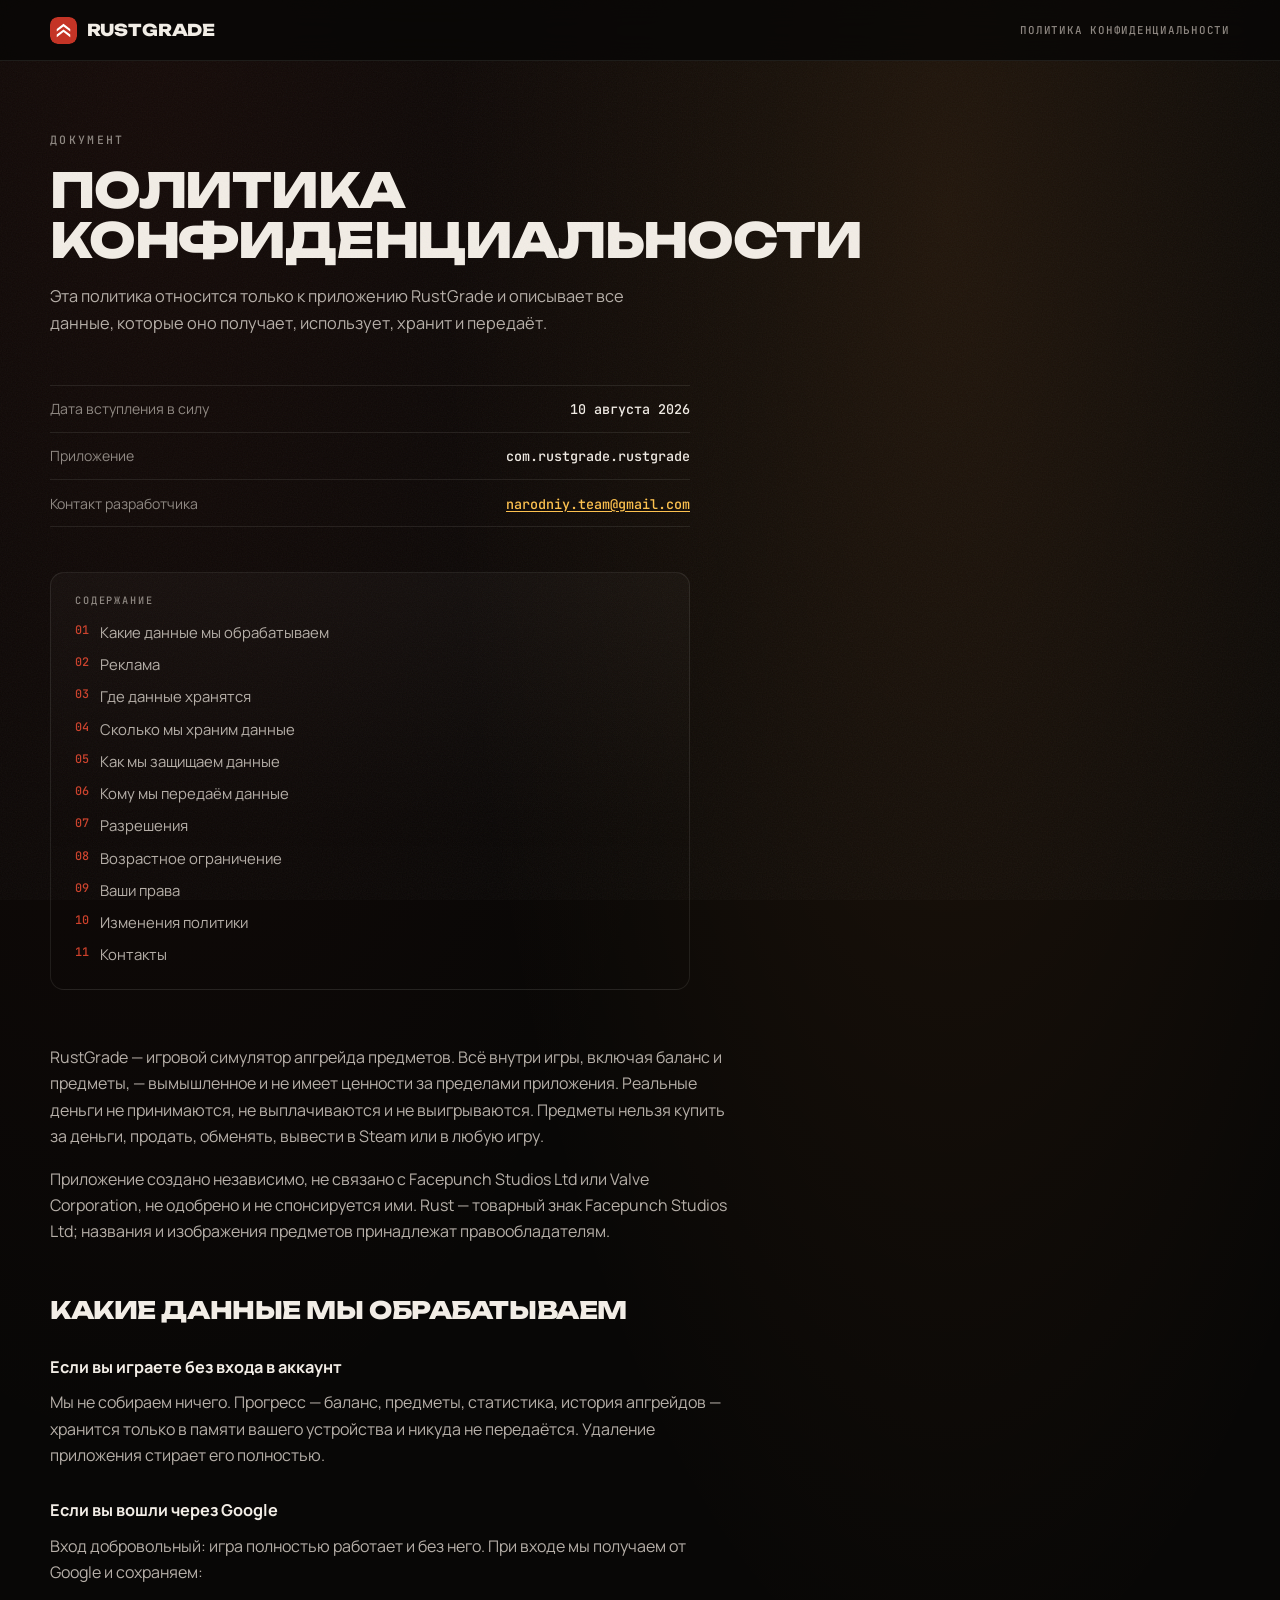
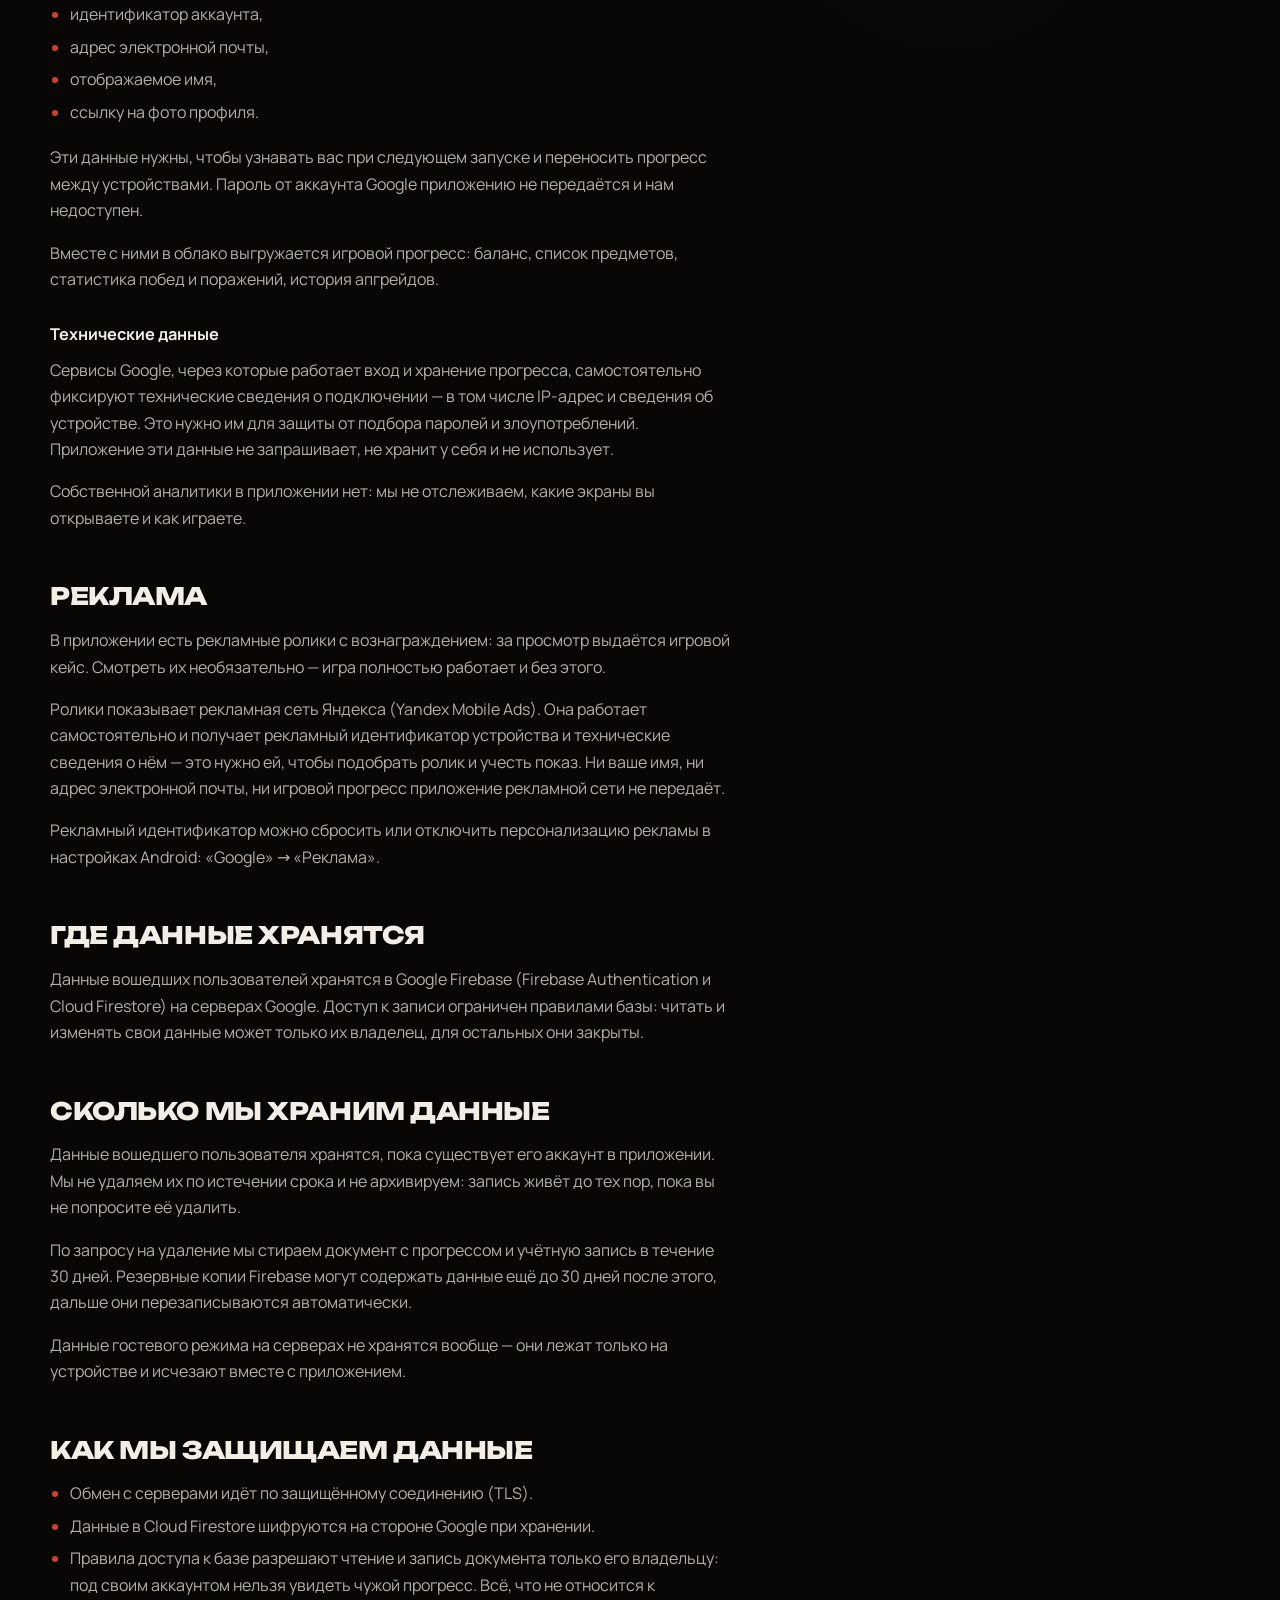
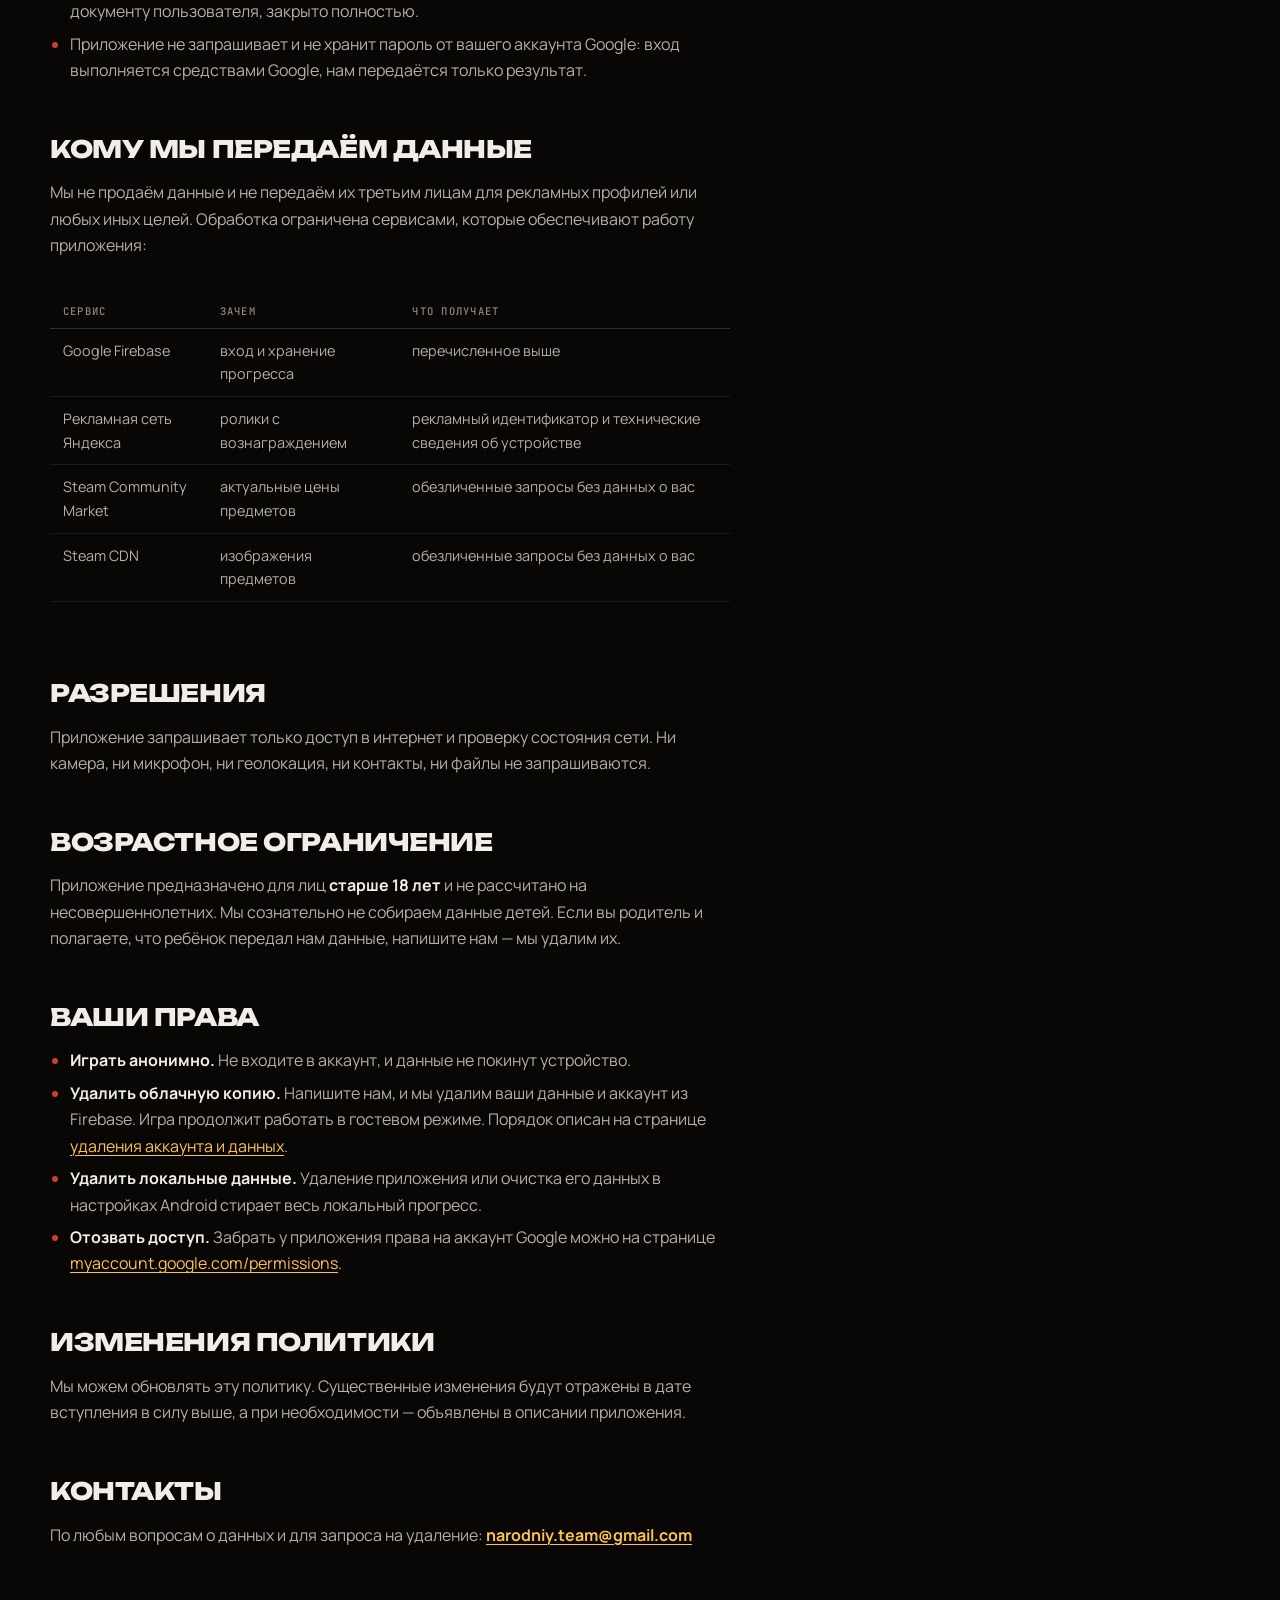
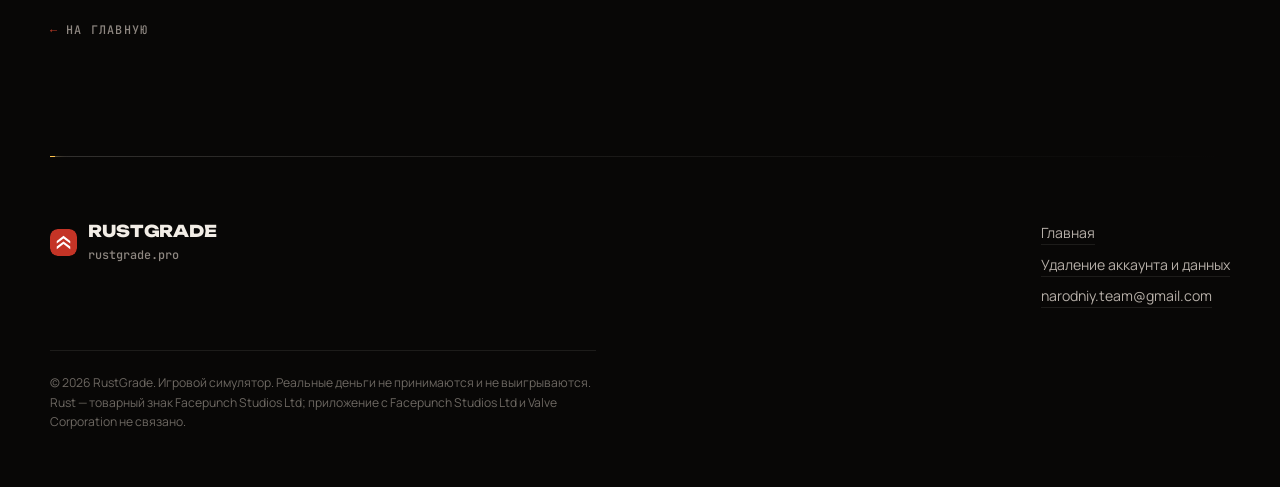
==== privacy/index.html @ eccade39 "Сайт rustgrade.pro" ====
<!DOCTYPE html>
<html lang="ru">
<head>
<meta charset="utf-8">
<meta name="viewport" content="width=device-width, initial-scale=1">
<title>Политика конфиденциальности — RustGrade</title>
<meta name="description" content="Какие данные собирает приложение RustGrade, где они хранятся, сколько живут и как их удалить. Без входа в аккаунт данные не покидают устройство.">
<meta name="theme-color" content="#080706">
<link rel="canonical" href="https://rustgrade.pro/privacy/">

<meta property="og:type" content="article">
<meta property="og:site_name" content="RustGrade">
<meta property="og:title" content="Политика конфиденциальности — RustGrade">
<meta property="og:description" content="Какие данные собирает приложение RustGrade, где они хранятся, сколько живут и как их удалить.">
<meta property="og:url" content="https://rustgrade.pro/privacy/">
<meta property="og:image" content="https://rustgrade.pro/assets/og.jpg">
<meta property="og:locale" content="ru_RU">
<meta name="twitter:card" content="summary_large_image">

<link rel="icon" href="../assets/logo.svg" type="image/svg+xml">
<link rel="icon" href="../assets/favicon-32.png" sizes="32x32">
<link rel="apple-touch-icon" href="../assets/apple-touch-icon.png">
<link rel="stylesheet" href="../assets/fonts.css">
<link rel="stylesheet" href="../assets/site.css">
</head>
<body>

<a class="skip" href="#main">Перейти к содержанию</a>

<header class="topbar">
  <div class="topbar__in">
    <a class="brand" href="../" aria-label="RustGrade, на главную">
      <svg class="brand__mark" viewBox="0 0 512 512" aria-hidden="true" focusable="false">
        <rect width="512" height="512" rx="140" fill="#C43426"/>
        <path d="M 256 130 L 384 226 L 384 277 L 256 181 L 128 277 L 128 226 Z" fill="#fff"/>
        <path d="M 256 235 L 384 331 L 384 382 L 256 286 L 128 382 L 128 331 Z" fill="#fff"/>
      </svg>
      <span class="brand__name">RustGrade</span>
    </a>
    <p class="topbar__status">Политика конфиденциальности</p>
  </div>
</header>

<main id="main" class="doc">

  <div class="doc__head">
    <p class="eyebrow">Документ</p>
    <h1 class="doc__title">Политика конфиденциальности</h1>
    <p class="doc__sub">
      Эта политика относится только к приложению RustGrade и описывает все
      данные, которые оно получает, использует, хранит и передаёт.
    </p>
  </div>

  <dl class="doc__meta">
    <div><dt>Дата вступления в силу</dt><dd>10 августа 2026</dd></div>
    <div><dt>Приложение</dt><dd>com.rustgrade.rustgrade</dd></div>
    <div><dt>Контакт разработчика</dt><dd><a href="mailto:narodniy.team@gmail.com">narodniy.team@gmail.com</a></dd></div>
  </dl>

  <nav class="toc" aria-labelledby="toc-cap">
    <p class="toc__cap" id="toc-cap">Содержание</p>
    <ol>
      <li><a href="#data">Какие данные мы обрабатываем</a></li>
      <li><a href="#ads">Реклама</a></li>
      <li><a href="#where">Где данные хранятся</a></li>
      <li><a href="#how-long">Сколько мы храним данные</a></li>
      <li><a href="#security">Как мы защищаем данные</a></li>
      <li><a href="#third-parties">Кому мы передаём данные</a></li>
      <li><a href="#permissions">Разрешения</a></li>
      <li><a href="#age">Возрастное ограничение</a></li>
      <li><a href="#rights">Ваши права</a></li>
      <li><a href="#changes">Изменения политики</a></li>
      <li><a href="#contacts">Контакты</a></li>
    </ol>
  </nav>

  <div class="prose">

    <p>RustGrade — игровой симулятор апгрейда предметов. Всё внутри игры,
      включая баланс и предметы, — вымышленное и не имеет ценности за пределами
      приложения. Реальные деньги не принимаются, не выплачиваются и не
      выигрываются. Предметы нельзя купить за деньги, продать, обменять,
      вывести в Steam или в любую игру.</p>

    <p>Приложение создано независимо, не связано с Facepunch Studios Ltd или
      Valve Corporation, не одобрено и не спонсируется ими. Rust — товарный знак
      Facepunch Studios Ltd; названия и изображения предметов принадлежат
      правообладателям.</p>

    <h2 id="data">Какие данные мы обрабатываем</h2>

    <h3>Если вы играете без входа в аккаунт</h3>

    <p>Мы не собираем ничего. Прогресс — баланс, предметы, статистика, история
      апгрейдов — хранится только в памяти вашего устройства и никуда не
      передаётся. Удаление приложения стирает его полностью.</p>

    <h3>Если вы вошли через Google</h3>

    <p>Вход добровольный: игра полностью работает и без него. При входе мы
      получаем от Google и сохраняем:</p>

    <ul>
      <li>идентификатор аккаунта,</li>
      <li>адрес электронной почты,</li>
      <li>отображаемое имя,</li>
      <li>ссылку на фото профиля.</li>
    </ul>

    <p>Эти данные нужны, чтобы узнавать вас при следующем запуске и переносить
      прогресс между устройствами. Пароль от аккаунта Google приложению
      не передаётся и нам недоступен.</p>

    <p>Вместе с ними в облако выгружается игровой прогресс: баланс, список
      предметов, статистика побед и поражений, история апгрейдов.</p>

    <h3>Технические данные</h3>

    <p>Сервисы Google, через которые работает вход и хранение прогресса,
      самостоятельно фиксируют технические сведения о подключении — в том числе
      IP-адрес и сведения об устройстве. Это нужно им для защиты от подбора
      паролей и злоупотреблений. Приложение эти данные не запрашивает,
      не хранит у себя и не использует.</p>

    <p>Собственной аналитики в приложении нет: мы не отслеживаем, какие экраны
      вы открываете и как играете.</p>

    <h2 id="ads">Реклама</h2>

    <p>В приложении есть рекламные ролики с вознаграждением: за просмотр
      выдаётся игровой кейс. Смотреть их необязательно — игра полностью
      работает и без этого.</p>

    <p>Ролики показывает рекламная сеть Яндекса (Yandex Mobile Ads). Она
      работает самостоятельно и получает рекламный идентификатор устройства
      и технические сведения о нём — это нужно ей, чтобы подобрать ролик
      и учесть показ. Ни ваше имя, ни адрес электронной почты, ни игровой
      прогресс приложение рекламной сети не передаёт.</p>

    <p>Рекламный идентификатор можно сбросить или отключить персонализацию
      рекламы в настройках Android: «Google» → «Реклама».</p>

    <h2 id="where">Где данные хранятся</h2>

    <p>Данные вошедших пользователей хранятся в Google Firebase (Firebase
      Authentication и Cloud Firestore) на серверах Google. Доступ к записи
      ограничен правилами базы: читать и изменять свои данные может только их
      владелец, для остальных они закрыты.</p>

    <h2 id="how-long">Сколько мы храним данные</h2>

    <p>Данные вошедшего пользователя хранятся, пока существует его аккаунт
      в приложении. Мы не удаляем их по истечении срока и не архивируем:
      запись живёт до тех пор, пока вы не попросите её удалить.</p>

    <p>По запросу на удаление мы стираем документ с прогрессом и учётную запись
      в течение 30 дней. Резервные копии Firebase могут содержать данные ещё
      до 30 дней после этого, дальше они перезаписываются автоматически.</p>

    <p>Данные гостевого режима на серверах не хранятся вообще — они лежат только
      на устройстве и исчезают вместе с приложением.</p>

    <h2 id="security">Как мы защищаем данные</h2>

    <ul>
      <li>Обмен с серверами идёт по защищённому соединению (TLS).</li>
      <li>Данные в Cloud Firestore шифруются на стороне Google при хранении.</li>
      <li>Правила доступа к базе разрешают чтение и запись документа только его
        владельцу: под своим аккаунтом нельзя увидеть чужой прогресс. Всё, что
        не относится к документу пользователя, закрыто полностью.</li>
      <li>Приложение не запрашивает и не хранит пароль от вашего аккаунта Google:
        вход выполняется средствами Google, нам передаётся только результат.</li>
    </ul>

    <h2 id="third-parties">Кому мы передаём данные</h2>

    <p>Мы не продаём данные и не передаём их третьим лицам для рекламных
      профилей или любых иных целей. Обработка ограничена сервисами, которые
      обеспечивают работу приложения:</p>

    <div class="scroll-x">
      <table>
        <thead>
          <tr><th>Сервис</th><th>Зачем</th><th>Что получает</th></tr>
        </thead>
        <tbody>
          <tr><td>Google Firebase</td><td>вход и хранение прогресса</td><td>перечисленное выше</td></tr>
          <tr><td>Рекламная сеть Яндекса</td><td>ролики с вознаграждением</td><td>рекламный идентификатор и технические сведения об устройстве</td></tr>
          <tr><td>Steam Community Market</td><td>актуальные цены предметов</td><td>обезличенные запросы без данных о вас</td></tr>
          <tr><td>Steam CDN</td><td>изображения предметов</td><td>обезличенные запросы без данных о вас</td></tr>
        </tbody>
      </table>
    </div>

    <h2 id="permissions">Разрешения</h2>

    <p>Приложение запрашивает только доступ в интернет и проверку состояния
      сети. Ни камера, ни микрофон, ни геолокация, ни контакты, ни файлы
      не запрашиваются.</p>

    <h2 id="age">Возрастное ограничение</h2>

    <p>Приложение предназначено для лиц <b>старше 18 лет</b> и не рассчитано
      на несовершеннолетних. Мы сознательно не собираем данные детей.
      Если вы родитель и полагаете, что ребёнок передал нам данные,
      напишите нам — мы удалим их.</p>

    <h2 id="rights">Ваши права</h2>

    <ul>
      <li><b>Играть анонимно.</b> Не входите в аккаунт, и данные не покинут устройство.</li>
      <li><b>Удалить облачную копию.</b> Напишите нам, и мы удалим ваши данные
        и аккаунт из Firebase. Игра продолжит работать в гостевом режиме.
        Порядок описан на странице <a href="../delete-account/">удаления аккаунта и данных</a>.</li>
      <li><b>Удалить локальные данные.</b> Удаление приложения или очистка его данных
        в настройках Android стирает весь локальный прогресс.</li>
      <li><b>Отозвать доступ.</b> Забрать у приложения права на аккаунт Google можно
        на странице <a href="https://myaccount.google.com/permissions" rel="noopener">myaccount.google.com/permissions</a>.</li>
    </ul>

    <h2 id="changes">Изменения политики</h2>

    <p>Мы можем обновлять эту политику. Существенные изменения будут отражены
      в дате вступления в силу выше, а при необходимости — объявлены
      в описании приложения.</p>

    <h2 id="contacts">Контакты</h2>

    <p>По любым вопросам о данных и для запроса на удаление:
      <b><a href="mailto:narodniy.team@gmail.com">narodniy.team@gmail.com</a></b></p>

  </div>

  <a class="back" href="../"><span>←</span> На главную</a>

</main>

<footer class="site-foot">
  <hr class="rule">
  <div class="site-foot__in">
    <div class="site-foot__brand">
      <svg class="brand__mark" viewBox="0 0 512 512" aria-hidden="true" focusable="false">
        <rect width="512" height="512" rx="140" fill="#C43426"/>
        <path d="M 256 130 L 384 226 L 384 277 L 256 181 L 128 277 L 128 226 Z" fill="#fff"/>
        <path d="M 256 235 L 384 331 L 384 382 L 256 286 L 128 382 L 128 331 Z" fill="#fff"/>
      </svg>
      <p><span class="brand__name">RustGrade</span><br><span class="site-foot__dom">rustgrade.pro</span></p>
    </div>
    <nav class="site-foot__nav" aria-label="Документы">
      <a href="../">Главная</a>
      <a href="../delete-account/">Удаление аккаунта и данных</a>
      <a href="mailto:narodniy.team@gmail.com">narodniy.team@gmail.com</a>
    </nav>
  </div>
  <p class="site-foot__fine">
    © 2026 RustGrade. Игровой симулятор. Реальные деньги не принимаются
    и не выигрываются. Rust — товарный знак Facepunch Studios Ltd;
    приложение с Facepunch Studios Ltd и Valve Corporation не связано.
  </p>
</footer>

</body>
</html>
---- assets/fonts.css ----
/* JetBrains Mono — cyrillic */
@font-face {
  font-family: 'JetBrains Mono';
  font-style: normal;
  font-weight: 500 700;
  font-display: swap;
  src: url(fonts/JetBrainsMono-cyrillic.woff2) format('woff2');
  unicode-range: U+0301, U+0400-045F, U+0490-0491, U+04B0-04B1, U+2116;
}

/* JetBrains Mono — latin */
@font-face {
  font-family: 'JetBrains Mono';
  font-style: normal;
  font-weight: 500 700;
  font-display: swap;
  src: url(fonts/JetBrainsMono-latin.woff2) format('woff2');
  unicode-range: U+0000-00FF, U+0131, U+0152-0153, U+02BB-02BC, U+02C6, U+02DA, U+02DC, U+0304, U+0308, U+0329, U+2000-206F, U+20AC, U+2122, U+2191, U+2193, U+2212, U+2215, U+FEFF, U+FFFD;
}

/* Manrope — cyrillic */
@font-face {
  font-family: 'Manrope';
  font-style: normal;
  font-weight: 400 800;
  font-display: swap;
  src: url(fonts/Manrope-cyrillic.woff2) format('woff2');
  unicode-range: U+0301, U+0400-045F, U+0490-0491, U+04B0-04B1, U+2116;
}

/* Manrope — latin */
@font-face {
  font-family: 'Manrope';
  font-style: normal;
  font-weight: 400 800;
  font-display: swap;
  src: url(fonts/Manrope-latin.woff2) format('woff2');
  unicode-range: U+0000-00FF, U+0131, U+0152-0153, U+02BB-02BC, U+02C6, U+02DA, U+02DC, U+0304, U+0308, U+0329, U+2000-206F, U+20AC, U+2122, U+2191, U+2193, U+2212, U+2215, U+FEFF, U+FFFD;
}

/* Unbounded — cyrillic */
@font-face {
  font-family: 'Unbounded';
  font-style: normal;
  font-weight: 700 900;
  font-display: swap;
  src: url(fonts/Unbounded-cyrillic.woff2) format('woff2');
  unicode-range: U+0301, U+0400-045F, U+0490-0491, U+04B0-04B1, U+2116;
}

/* Unbounded — latin */
@font-face {
  font-family: 'Unbounded';
  font-style: normal;
  font-weight: 700 900;
  font-display: swap;
  src: url(fonts/Unbounded-latin.woff2) format('woff2');
  unicode-range: U+0000-00FF, U+0131, U+0152-0153, U+02BB-02BC, U+02C6, U+02DA, U+02DC, U+0304, U+0308, U+0329, U+2000-206F, U+20AC, U+2122, U+2191, U+2193, U+2212, U+2215, U+FEFF, U+FFFD;
}
---- assets/site.css ----
/* ============================================================
   RustGrade — rustgrade.pro
   Палитра снята с промо-арта и с самого приложения:
   выжженный бетон, ржавое железо, тёплый накал медной нити.
   ============================================================ */

@property --sweep { syntax: '<angle>'; inherits: true; initial-value: 0deg; }

:root {
  --void:      #080706;
  --iron:      #131110;
  --steel:     #1c1917;
  --edge:      rgba(242, 237, 230, .09);
  --edge-hot:  rgba(242, 237, 230, .18);

  --rust:      #cd412b;
  --rust-lt:   #e7614c;
  --ember:     #fa3c1f;
  --gold:      #ffe32c;
  --filament:  #ffc24d;
  --moss:      #7c954d;

  --ash:       #8e8781;
  --ash-lt:    #b6afa8;
  --bone:      #f2ede6;

  --tier-1: #939893;  /* обычный      */
  --tier-2: #467edf;  /* необычный    */
  --tier-3: #ae6eee;  /* редкий       */
  --tier-4: #d2290f;  /* особый       */
  --tier-5: #ffdd59;  /* легендарный  */

  --wrap: min(1180px, 100% - 2.6rem);
  --gap:  clamp(4.5rem, 9vw, 8rem);

  --disp: 'Unbounded', 'Manrope', system-ui, sans-serif;
  --body: 'Manrope', system-ui, -apple-system, 'Segoe UI', sans-serif;
  --mono: 'JetBrains Mono', ui-monospace, 'Cascadia Mono', monospace;
}

* { box-sizing: border-box; }

html { scroll-behavior: smooth; -webkit-text-size-adjust: 100%; }

body {
  margin: 0;
  background: var(--void);
  color: var(--bone);
  font: 400 1rem/1.65 var(--body);
  overflow-x: hidden;
  /* Тёплое зарево над сгибом — то же, что светит из медных трубок на арте */
  background-image:
    radial-gradient(58% 42% at 74% 4%,  rgba(255, 150, 60, .10), transparent 68%),
    radial-gradient(70% 40% at 12% 0%,  rgba(205, 65, 43, .07),  transparent 70%);
  background-repeat: no-repeat;
}

/* Бетонная крупа поверх всего: без неё чёрный фон выглядит пластиковым */
body::after {
  content: '';
  position: fixed; inset: 0;
  pointer-events: none; z-index: 9;
  opacity: .05;
  background-image: url("data:image/svg+xml,%3Csvg xmlns='http://www.w3.org/2000/svg' width='180' height='180'%3E%3Cfilter id='n'%3E%3CfeTurbulence type='fractalNoise' baseFrequency='.8' numOctaves='3' stitchTiles='stitch'/%3E%3C/filter%3E%3Crect width='180' height='180' filter='url(%23n)'/%3E%3C/svg%3E");
}

img { max-width: 100%; height: auto; display: block; }

a { color: var(--filament); text-decoration-thickness: 1px; text-underline-offset: .18em; }
a:hover { color: var(--bone); }

:focus-visible { outline: 2px solid var(--filament); outline-offset: 3px; border-radius: 2px; }

.vh {
  position: absolute; width: 1px; height: 1px;
  margin: -1px; padding: 0; overflow: hidden;
  clip-path: inset(50%); white-space: nowrap;
}

.skip {
  position: absolute; left: .8rem; top: -4rem; z-index: 50;
  padding: .6rem 1rem; background: var(--rust); color: #fff;
  font: 500 .85rem var(--mono); border-radius: 3px; text-decoration: none;
  transition: top .18s;
}
.skip:focus { top: .8rem; color: #fff; }

/* ─────────────────── типографика ─────────────────── */

.eyebrow {
  margin: 0 0 1.15rem;
  font: 500 .72rem/1.3 var(--mono);
  letter-spacing: .2em; text-transform: uppercase; color: var(--ash);
}

.h2 {
  margin: 0 0 1.1rem;
  font: 800 clamp(1.7rem, 3.5vw, 2.6rem)/1.02 var(--disp);
  letter-spacing: -.022em; text-transform: uppercase;
}
.h2--tight { margin-bottom: 1.8rem; }

.lede {
  margin: 0 0 2.2rem;
  max-width: 34ch;
  font-size: clamp(1.02rem, 1.35vw, 1.16rem);
  line-height: 1.6; color: var(--ash-lt);
}

/* Разделитель-«стык трубы»: волосяная линия с раскалённым узлом слева */
.rule {
  position: relative;
  border: 0; height: 1px; margin: 0 0 clamp(2.6rem, 5vw, 4rem);
  background: linear-gradient(90deg, var(--edge-hot), var(--edge) 40%, transparent);
}
.rule::after {
  content: ''; position: absolute; left: 0; top: 50%;
  width: 6px; height: 6px; margin: -3px 0 0 -1px;
  border-radius: 50%; background: var(--filament);
  box-shadow: 0 0 10px 2px rgba(255, 194, 77, .55);
}

/* ─────────────────── шапка ─────────────────── */

.topbar {
  position: sticky; top: 0; z-index: 20;
  background: rgba(8, 7, 6, .82);
  backdrop-filter: blur(14px); -webkit-backdrop-filter: blur(14px);
  border-bottom: 1px solid var(--edge);
}
.topbar__in {
  width: var(--wrap); margin-inline: auto;
  display: flex; align-items: center; justify-content: space-between;
  gap: 1rem; min-height: 60px;
}

.brand { display: inline-flex; align-items: center; gap: .6rem; text-decoration: none; color: inherit; }
.brand__mark { width: 27px; height: 27px; border-radius: 8px; flex: none; }
.brand__name {
  font: 800 1.02rem/1 var(--disp);
  letter-spacing: -.01em; text-transform: uppercase; color: var(--bone);
}

.topbar__status {
  margin: 0; display: none; align-items: center; gap: .5rem;
  font: 500 .68rem/1 var(--mono); letter-spacing: .07em;
  text-transform: uppercase; color: var(--ash);
}
/* На узком экране статус уезжает: то же самое написано в блоке
   с кнопкой, дублировать в шапке незачем. */
@media (min-width: 760px) { .topbar__status { display: inline-flex; } }
.dot {
  width: 6px; height: 6px; border-radius: 50%; flex: none;
  background: var(--filament); box-shadow: 0 0 8px 1px rgba(255, 194, 77, .7);
  animation: breathe 2.6s ease-in-out infinite;
}
@keyframes breathe { 50% { opacity: .28; } }

/* ─────────────────── герой ─────────────────── */

.hero {
  width: var(--wrap); margin-inline: auto;
  padding-block: clamp(3rem, 7vw, 6rem) clamp(3rem, 6vw, 5rem);
  display: grid; grid-template-columns: minmax(0, 1fr);
  gap: clamp(3rem, 5vw, 4.5rem); align-items: center;
}
@media (min-width: 1000px) {
  .hero { grid-template-columns: minmax(0, 1fr) 430px; }
}

.hero__title {
  margin: 0 0 1.6rem;
  font: 900 clamp(2.15rem, 9.2vw, 4.9rem)/.93 var(--disp);
  letter-spacing: -.035em; text-transform: uppercase;
}
.hero__title span { display: block; }
.hero__title-alt {
  color: transparent;
  background: linear-gradient(96deg, var(--rust-lt) 12%, var(--filament) 92%);
  -webkit-background-clip: text; background-clip: text;
}

.cta { display: flex; flex-direction: column; gap: 1rem; align-items: flex-start; }

.play {
  display: inline-flex; align-items: center; gap: .95rem;
  padding: .72rem 1.5rem .72rem 1.05rem;
  border: 1px solid var(--edge-hot); border-radius: 12px;
  background: linear-gradient(180deg, rgba(242,237,230,.05), rgba(242,237,230,.01));
}
.play__icon { width: 33px; height: auto; flex: none; }
.play__text { display: flex; flex-direction: column; line-height: 1.15; }
.play__small { font: 500 .66rem var(--mono); letter-spacing: .14em; text-transform: uppercase; color: var(--ash); }
.play__big { font: 800 1.22rem var(--disp); letter-spacing: -.01em; color: var(--bone); }

.cta__note { margin: 0; max-width: 40ch; font-size: .86rem; line-height: 1.55; color: var(--ash); }

/* ─────────────────── СИГНАТУРА: колесо ─────────────────── */

.rig {
  --w: clamp(238px, 66vw, 306px);
  position: relative; min-width: 0;
  padding: clamp(1.4rem, 3vw, 1.9rem);
  border: 1px solid var(--edge); border-radius: 18px;
  background:
    radial-gradient(120% 70% at 50% -10%, rgba(255, 150, 60, .09), transparent 62%),
    linear-gradient(180deg, var(--iron), #0c0b0a);
  box-shadow: 0 34px 80px -40px #000, inset 0 1px 0 rgba(242,237,230,.05);
}

.rig__label {
  margin: 0 0 1.15rem;
  font: 500 .64rem/1.3 var(--mono);
  letter-spacing: .18em; text-transform: uppercase; color: var(--ash);
  text-align: center;
}

/* Раскрытие дуги ведёт скрипт покадрово, а не transition по --sweep:
   переход зарегистрированного свойства поддерживают не все браузеры,
   и там, где не поддерживают, дуга прыгала бы рывком. */
.wheel {
  position: relative; width: var(--w); aspect-ratio: 1; margin: 0 auto;
  font-size: calc(var(--w) / 300 * 1rem);   /* всё внутри масштабируется отсюда */
  --sweep: 0deg;
}

/* Диск — кусок ржавой плиты, а не спицованный обод: так он выглядит
   в приложении. Фактура приглушена ровно наполовину, иначе плита
   выходит рыжей и спорит с дугой. */
.wheel__disc {
  position: absolute; left: 13.67%; top: 13.67%; width: 72.66%; height: 72.66%;
  border-radius: 50%; overflow: hidden;
  background: radial-gradient(circle at 50% 50%, #2a2725, #141312);
  /* Свой контекст наложения: иначе затемнение по краю плиты всплывает
     над кольцом и стирает дугу шанса. */
  z-index: 0; isolation: isolate;
}
.wheel__disc::before,
.wheel__disc::after { content: ''; position: absolute; inset: 0; }
.wheel__disc::before { background: url('rust-plate.webp') center / cover; opacity: .4; }
.wheel__disc::after {
  z-index: 2;
  /* Тень в центре держит контраст под числом, тень по краю не даёт
     плите выглядеть наклеенной поверх кольца. */
  background:
    radial-gradient(circle at 50% 50%, rgba(0,0,0,.5), transparent 52%),
    radial-gradient(circle at 50% 50%, transparent 62%, rgba(0,0,0,.6) 100%);
}
.cross { position: absolute; z-index: 1; background: rgba(0,0,0,.4); }
.cross--h { left: 0; right: 0; top: 50%; height: 1.6px; }
.cross--v { top: 0; bottom: 0; left: 50%; width: 1.6px; }

/* Кольцо и дуга живут на одной средней линии радиусом 107 из 128:
   толстая дорожка 74.22–92.97 %, тонкий обруч снаружи 96.88–98.44 %.
   Пропорции сняты с колеса в приложении. */
.wheel__track,
.wheel__arc,
.wheel__glow { position: absolute; inset: 0; border-radius: 50%; }

.wheel__track { background: var(--steel); }

.wheel__track,
.wheel__arc {
  -webkit-mask: radial-gradient(circle closest-side, transparent 74.22%, #000 74.22%, #000 92.97%, transparent 92.97%);
          mask: radial-gradient(circle closest-side, transparent 74.22%, #000 74.22%, #000 92.97%, transparent 92.97%);
}
.wheel__track--thin,
.wheel__arc--thin {
  -webkit-mask: radial-gradient(circle closest-side, transparent 96.88%, #000 96.88%, #000 98.44%, transparent 98.44%);
          mask: radial-gradient(circle closest-side, transparent 96.88%, #000 96.88%, #000 98.44%, transparent 98.44%);
}

/* Дуга выигрыша. Стопы те же, что рисует приложение: жёлтое золото
   по краям, раскалённое ядро ровно на шести часах. */
.wheel__arc {
  background: conic-gradient(from calc(180deg - var(--sweep) / 2),
    var(--gold)    0deg,
    var(--rust-lt) calc(var(--sweep) * .25),
    var(--rust)    calc(var(--sweep) * .40),
    var(--ember)   calc(var(--sweep) * .46),
    var(--ember)   calc(var(--sweep) * .54),
    var(--rust)    calc(var(--sweep) * .60),
    var(--rust-lt) calc(var(--sweep) * .75),
    var(--gold)    var(--sweep),
    transparent    var(--sweep));
}
.wheel__glow {
  background: conic-gradient(from calc(180deg - var(--sweep) / 2),
    rgba(205, 65, 43, .5) 0deg, rgba(205, 65, 43, .5) var(--sweep), transparent var(--sweep));
  -webkit-mask: radial-gradient(circle closest-side, transparent 70%, #000 74%, #000 94%, transparent 98%);
          mask: radial-gradient(circle closest-side, transparent 70%, #000 74%, #000 94%, transparent 98%);
  filter: blur(9px);
}

.wheel__pin { position: absolute; inset: 0; will-change: transform; }
.wheel__pin svg { width: 100%; height: 100%; overflow: visible; }
.pin__shield {
  stroke: #1a0d0a; stroke-width: 2.2; stroke-linejoin: round;
  filter: drop-shadow(0 0 5px rgba(205, 65, 43, .65));
}
.pin__slot { fill: rgba(26, 13, 10, .78); stroke: none; }

.tick {
  position: absolute; transform: translate(-50%, -50%);
  font: 700 .55em var(--body); color: var(--bone);
  text-shadow: 0 0 3px var(--void), 0 0 3px var(--void), 0 0 3px var(--void);
}
.tick--top    { left: 50%;    top: 8.2%;  }
.tick--left   { left: 8.2%;   top: 50%;   }
.tick--right  { left: 91.8%;  top: 50%;   }

.wheel__read {
  position: absolute; inset: 0; margin: 0;
  display: flex; flex-direction: column; align-items: center; justify-content: center;
  gap: .18em; pointer-events: none;
}
.wheel__pct {
  font: 900 1.82em/1 var(--body); letter-spacing: -.02em;
  color: var(--ember);
  font-variant-numeric: tabular-nums;
}
.wheel__cat { font: 600 .84em var(--body); color: #787d78; }

/* карточки ставки и цели — как на экране апгрейда */
.slots {
  display: grid; grid-template-columns: 1fr auto 1fr;
  align-items: center; gap: .7rem;
  margin: 1.5rem 0 1.1rem;
}
.slot {
  padding: .7rem .6rem .75rem; text-align: center;
  border: 1px solid var(--edge); border-radius: 12px; background: rgba(0,0,0,.35);
}
.slot--src { border-color: rgba(70, 126, 223, .45); }
.slot--dst { border-color: rgba(205, 65, 43, .5); }
.slot__cap {
  margin: 0 0 .5rem; font: 500 .58rem var(--mono);
  letter-spacing: .16em; text-transform: uppercase; color: var(--ash);
}
.slot img { height: 52px; width: auto; margin: 0 auto .5rem; object-fit: contain; }
.slot__name {
  margin: 0; font-size: .8rem; font-weight: 700; line-height: 1.25;
  overflow: hidden; text-overflow: ellipsis; white-space: nowrap;
}
.slot__price { margin: .1rem 0 0; font: 500 .78rem var(--mono); color: var(--bone); }
.slots__arrow { color: var(--rust); font-size: 1.25rem; }

.spin {
  display: flex; align-items: center; justify-content: center; gap: .55rem;
  width: 100%; padding: .85rem 1rem; cursor: pointer;
  border: 0; border-radius: 11px;
  background: linear-gradient(180deg, var(--rust-lt), var(--rust));
  color: #fff; font: 800 1.02rem var(--disp);
  letter-spacing: .01em; text-transform: uppercase;
  box-shadow: 0 10px 26px -12px rgba(205, 65, 43, .95);
  transition: transform .12s, filter .18s;
}
.spin:hover { filter: brightness(1.1); }
.spin:active { transform: translateY(1px); }
.spin[disabled] { cursor: progress; filter: grayscale(.45) brightness(.75); }
.spin__mark { width: 17px; height: 17px; fill: #fff; flex: none; }

.rig__hint {
  margin: .95rem 0 1.3rem; min-height: 2.6em;
  font-size: .8rem; line-height: 1.45; text-align: center; color: var(--ash);
}
.rig__hint b { color: var(--bone); font-weight: 700; }
.rig__hint.is-win  b { color: var(--moss); }
.rig__hint.is-lose b { color: var(--rust-lt); }

.targets { margin: 0; padding: 0; border: 0; min-width: 0; }
.targets__row {
  display: flex; gap: .5rem; overflow-x: auto; min-width: 0;
  padding-bottom: .5rem; scrollbar-width: thin;
  scrollbar-color: var(--steel) transparent;
}
.targets__row::-webkit-scrollbar { height: 4px; }
.targets__row::-webkit-scrollbar-thumb { background: var(--steel); border-radius: 4px; }

.chip { flex: none; cursor: pointer; }
.chip input { position: absolute; opacity: 0; pointer-events: none; }
.chip__box {
  display: flex; flex-direction: column; align-items: center; gap: .3rem;
  width: 66px; padding: .5rem .3rem .45rem;
  border: 1px solid var(--edge); border-radius: 10px; background: rgba(0,0,0,.3);
  transition: border-color .15s, background .15s;
}
.chip:hover .chip__box { border-color: var(--edge-hot); }
.chip input:checked + .chip__box { border-color: var(--rust); background: rgba(205, 65, 43, .12); }
.chip input:focus-visible + .chip__box { outline: 2px solid var(--filament); outline-offset: 2px; }
.chip__box img { height: 28px; width: auto; object-fit: contain; }
.chip__pct { font: 700 .68rem var(--mono); color: var(--bone); font-variant-numeric: tabular-nums; }
.chip__price { font: 500 .54rem var(--mono); color: var(--ash); white-space: nowrap; }

.rig__tally {
  margin: .9rem 0 0; text-align: center;
  font: 500 .64rem var(--mono); letter-spacing: .12em;
  text-transform: uppercase; color: #615c58;
}

/* ─────────────────── лента каталога ─────────────────── */

.tape {
  overflow: hidden; user-select: none;
  border-block: 1px solid var(--edge);
  padding-block: .85rem;
  background: linear-gradient(180deg, rgba(242,237,230,.025), transparent);
  mask-image: linear-gradient(90deg, transparent, #000 7%, #000 93%, transparent);
  -webkit-mask-image: linear-gradient(90deg, transparent, #000 7%, #000 93%, transparent);
}
.tape__run {
  display: flex; gap: 2.4rem; width: max-content;
  animation: roll 62s linear infinite;
}
.tape:hover .tape__run { animation-play-state: paused; }
@keyframes roll { to { transform: translateX(-50%); } }

.tape__item {
  display: inline-flex; align-items: baseline; gap: .6rem;
  font: 500 .74rem var(--mono); white-space: nowrap; color: var(--ash);
}
.tape__item b { font-weight: 500; color: var(--bone); }
.tape__item i { font-style: normal; font-size: .62rem; letter-spacing: .1em; }

.tape__cap {
  width: var(--wrap); margin: 1rem auto 0;
  font-size: .8rem; color: var(--ash); text-align: center;
}

/* ─────────────────── общие полосы ─────────────────── */

.band { width: var(--wrap); margin-inline: auto; padding-block: var(--gap) 0; }
.band__lede { margin: 0 0 clamp(2.4rem, 4vw, 3.4rem); max-width: 58ch; color: var(--ash-lt); }

/* три шага */
.flow { list-style: none; margin: 0; padding: 0; display: grid; gap: 1px; background: var(--edge); border-block: 1px solid var(--edge); }
@media (min-width: 800px) { .flow { grid-template-columns: repeat(3, 1fr); } }
.flow__step { position: relative; padding: 1.9rem 1.6rem 2.1rem; background: var(--void); }
.flow__cap {
  margin: 0 0 1.4rem; font: 500 .64rem var(--mono);
  letter-spacing: .18em; text-transform: uppercase; color: var(--rust);
}
.flow__h { margin: 0 0 .6rem; font: 800 1.12rem/1.25 var(--disp); letter-spacing: -.015em; }
.flow__step p:last-child { margin: 0; color: var(--ash-lt); font-size: .93rem; }
/* стрелка между шагами — та же, что в приложении между ставкой и целью */
@media (min-width: 800px) {
  .flow__step + .flow__step::before {
    content: '→'; position: absolute; left: -.72rem; top: 1.75rem;
    width: 1.45rem; height: 1.45rem; display: grid; place-items: center;
    background: var(--void); color: var(--rust); font-size: .95rem;
  }
}

/* Экраны идут зигзагом: пара «постер + текст» прижимается то к левому
   краю полосы, то к правому. Ровная колонка на всю ширину оставляла
   между постером и абзацем дыру шире самого текста. */
.shot {
  display: grid; gap: clamp(1.5rem, 3.5vw, 2.8rem);
  align-items: center;
  max-width: 880px; margin-bottom: clamp(2.8rem, 5vw, 4.5rem);
}
@media (min-width: 860px) {
  .shot { grid-template-columns: 316px minmax(0, 1fr); }
  /* В зеркальной строке колонки меняются местами вместе с постером,
     иначе текст остаётся в узкой колонке под картинку. */
  .shot--flip { grid-template-columns: minmax(0, 1fr) 316px; margin-left: auto; }
  .shot--flip > img { order: 2; }
}
.shot > img {
  width: 100%; max-width: 316px; border-radius: 14px;
  border: 1px solid var(--edge);
  box-shadow: 0 30px 70px -34px #000;
}
.shot__h { margin: 0 0 .75rem; font: 800 clamp(1.25rem, 2.2vw, 1.65rem)/1.15 var(--disp); letter-spacing: -.02em; }
.shot__body p:last-child { margin: 0; color: var(--ash-lt); max-width: 46ch; }

/* характеристики */
.spec { margin: 0; display: grid; gap: 0; border-top: 1px solid var(--edge); }
@media (min-width: 760px) { .spec { grid-template-columns: 1fr 1fr; column-gap: 3.5rem; } }
.spec > div {
  display: flex; align-items: baseline; justify-content: space-between; gap: 1rem;
  padding: .82rem 0; border-bottom: 1px solid var(--edge);
}
.spec dt { color: var(--ash-lt); font-size: .93rem; }
.spec dd {
  margin: 0; text-align: right; white-space: nowrap;
  font: 500 .88rem var(--mono); color: var(--bone);
  font-variant-numeric: tabular-nums;
}

/* вопросы */
.faq { margin: 0; display: grid; gap: 0; border-top: 1px solid var(--edge); }
@media (min-width: 860px) { .faq { grid-template-columns: 1fr 1fr; column-gap: 3.5rem; } }
.faq > div { padding: 1.35rem 0; border-bottom: 1px solid var(--edge); }
.faq dt { margin-bottom: .5rem; font: 700 1rem/1.35 var(--body); color: var(--bone); }
.faq dd { margin: 0; font-size: .93rem; line-height: 1.6; color: var(--ash-lt); max-width: 52ch; }

/* честно */
.honest {
  padding: clamp(1.7rem, 4vw, 2.8rem);
  border: 1px solid var(--edge); border-radius: 16px;
  background: linear-gradient(180deg, rgba(242,237,230,.028), transparent 60%);
}
.honest__cols { display: grid; gap: 1.35rem; }
@media (min-width: 820px) { .honest__cols { grid-template-columns: 1fr 1fr; column-gap: 3rem; } }
.honest__cols p { margin: 0; font-size: .93rem; line-height: 1.62; color: var(--ash-lt); }
.honest__cols b { color: var(--bone); }

/* ─────────────────── документы: политика, удаление ─────────────────── */

.doc { width: var(--wrap); margin-inline: auto; padding-block: clamp(2.5rem, 6vw, 4.5rem) 0; }
.doc__head { max-width: 64ch; margin-bottom: clamp(2rem, 4vw, 3rem); }
.doc__title {
  margin: 0 0 1.1rem;
  font: 800 clamp(1.85rem, 4.4vw, 3rem)/1.03 var(--disp);
  letter-spacing: -.025em; text-transform: uppercase;
}
.doc__sub { margin: 0; max-width: 58ch; color: var(--ash-lt); font-size: 1.02rem; }

/* Шапка документа — та же плита характеристик, что на главной:
   пара «поле — значение», волосяные линии, моноширинные значения. */
.doc__meta { margin: 0 0 clamp(2rem, 4vw, 2.8rem); display: grid; border-top: 1px solid var(--edge); max-width: 64ch; }
.doc__meta > div {
  display: flex; align-items: baseline; justify-content: space-between; gap: 1rem;
  padding: .72rem 0; border-bottom: 1px solid var(--edge);
}
.doc__meta dt { color: var(--ash); font-size: .88rem; }
.doc__meta dd { margin: 0; text-align: right; font: 500 .84rem var(--mono); color: var(--bone); }

.toc {
  margin: 0 0 clamp(2.4rem, 5vw, 3.4rem); padding: 1.3rem 1.5rem;
  border: 1px solid var(--edge); border-radius: 14px;
  background: linear-gradient(180deg, rgba(242,237,230,.03), transparent 70%);
  max-width: 64ch;
}
.toc__cap {
  margin: 0 0 .8rem; font: 500 .64rem var(--mono);
  letter-spacing: .18em; text-transform: uppercase; color: var(--ash);
}
.toc ol { margin: 0; padding: 0; list-style: none; counter-reset: toc; display: grid; gap: .42rem; }
.toc li { counter-increment: toc; display: flex; gap: .7rem; font-size: .93rem; }
.toc li::before { content: counter(toc, decimal-leading-zero); color: var(--rust); font: 500 .74rem var(--mono); padding-top: .18em; }
.toc a { color: var(--ash-lt); text-decoration: none; border-bottom: 1px solid transparent; }
.toc a:hover { color: var(--bone); border-bottom-color: var(--edge-hot); }

.prose { max-width: 68ch; }
.prose h2 {
  margin: clamp(2.4rem, 5vw, 3.2rem) 0 1rem;
  font: 800 clamp(1.18rem, 2.2vw, 1.5rem)/1.2 var(--disp);
  letter-spacing: -.018em; text-transform: uppercase;
  scroll-margin-top: 5rem;
}
.prose h3 { margin: 2rem 0 .7rem; font: 700 1.02rem/1.3 var(--body); color: var(--bone); }
.prose p, .prose li { color: var(--ash-lt); }
.prose p { margin: 0 0 1rem; }
.prose ul, .prose ol { margin: 0 0 1.2rem; padding-left: 1.25rem; }
.prose li { margin: .38rem 0; }
.prose li::marker { color: var(--rust); }
.prose b, .prose strong { color: var(--bone); font-weight: 700; }
.prose code {
  font: 500 .88em var(--mono); color: var(--filament);
  background: rgba(242,237,230,.05); padding: .12em .38em; border-radius: 4px;
}
.prose hr { border: 0; border-top: 1px solid var(--edge); margin: 2.4rem 0; }

.prose table { width: 100%; border-collapse: collapse; margin: 1.2rem 0 1.6rem; font-size: .9rem; }
.prose th, .prose td { padding: .62rem .8rem; text-align: left; border-bottom: 1px solid var(--edge); vertical-align: top; }
.prose th {
  font: 500 .66rem var(--mono); letter-spacing: .12em;
  text-transform: uppercase; color: var(--ash); border-bottom-color: var(--edge-hot);
}
.prose td { color: var(--ash-lt); }
.prose .scroll-x { overflow-x: auto; }

.doc__note {
  margin: 2.6rem 0 0; padding: 1.2rem 1.4rem;
  border: 1px solid var(--edge); border-left: 2px solid var(--rust); border-radius: 0 12px 12px 0;
  background: rgba(205, 65, 43, .06);
}
.doc__note p { margin: 0; font-size: .93rem; color: var(--ash-lt); }
.doc__note p + p { margin-top: .7rem; }

.back {
  display: inline-flex; align-items: center; gap: .5rem; margin-top: clamp(2.6rem, 5vw, 3.6rem);
  font: 500 .74rem var(--mono); letter-spacing: .1em; text-transform: uppercase;
  color: var(--ash); text-decoration: none;
}
.back:hover { color: var(--bone); }
.back span { color: var(--rust); }

/* ─────────────────── 404 ─────────────────── */

.lost { width: var(--wrap); margin-inline: auto; padding-block: clamp(4rem, 12vw, 9rem) 0; max-width: 56ch; }
.lost__code { margin: 0 0 1.2rem; font: 900 clamp(3.4rem, 12vw, 6.5rem)/1 var(--disp); letter-spacing: -.04em; color: var(--rust); }
.lost__h { margin: 0 0 1rem; font: 800 clamp(1.4rem, 3vw, 2rem)/1.1 var(--disp); text-transform: uppercase; letter-spacing: -.02em; }
.lost__lead { margin: 0 0 1.6rem; color: var(--ash-lt); }

/* подвал */
.site-foot { width: var(--wrap); margin: var(--gap) auto 0; padding-bottom: 3.5rem; }
.site-foot__in {
  display: flex; flex-wrap: wrap; gap: 1.8rem;
  align-items: flex-start; justify-content: space-between;
}
.site-foot__brand { display: flex; align-items: center; gap: .7rem; }
.site-foot__brand p { margin: 0; line-height: 1.35; }
.site-foot__dom { font: 500 .74rem var(--mono); color: var(--ash); }
.site-foot__nav { display: flex; flex-direction: column; gap: .45rem; }
.site-foot__nav a { color: var(--ash-lt); font-size: .88rem; text-decoration: none; border-bottom: 1px solid var(--edge); width: fit-content; }
.site-foot__nav a:hover { color: var(--bone); border-color: var(--edge-hot); }
.site-foot__fine {
  margin: 2.6rem 0 0; padding-top: 1.4rem; border-top: 1px solid var(--edge);
  font-size: .76rem; line-height: 1.6; color: #6d6862; max-width: 78ch;
}

/* ─────────────────── вход страницы ───────────────────
   Один заход: строки заголовка встают по очереди, за ними лид и кнопка,
   и в это же время дуга колеса выезжает на свои 25,07 %. Дальше
   страница ведёт себя тихо. */

@keyframes rise { from { opacity: 0; transform: translateY(.42em); } }
@keyframes fade { from { opacity: 0; transform: translateY(12px); } }

.hero__copy .eyebrow      { animation: fade .55s both; }
.hero__title span         { animation: rise .8s cubic-bezier(.22, 1, .36, 1) backwards; }
.hero__title span:nth-child(1) { animation-delay: .07s; }
.hero__title span:nth-child(2) { animation-delay: .14s; }
.hero__title span:nth-child(3) { animation-delay: .21s; }
.hero__title span:nth-child(4) { animation-delay: .28s; }
.hero__copy .lede         { animation: fade .7s .38s both; }
.hero__copy .cta          { animation: fade .7s .48s both; }
.rig                      { animation: fade .9s .26s both; }

/* ─────────────────── появление при скролле ─────────────────── */

.reveal { opacity: 0; transform: translateY(14px); transition: opacity .7s ease, transform .7s cubic-bezier(.22,1,.36,1); }
.reveal.is-in { opacity: 1; transform: none; }

@media (prefers-reduced-motion: reduce) {
  html { scroll-behavior: auto; }
  .tape__run,
  .dot,
  .hero__copy .eyebrow,
  .hero__title span,
  .hero__copy .lede,
  .hero__copy .cta,
  .rig { animation: none; }
  .reveal { opacity: 1; transform: none; transition: none; }
}
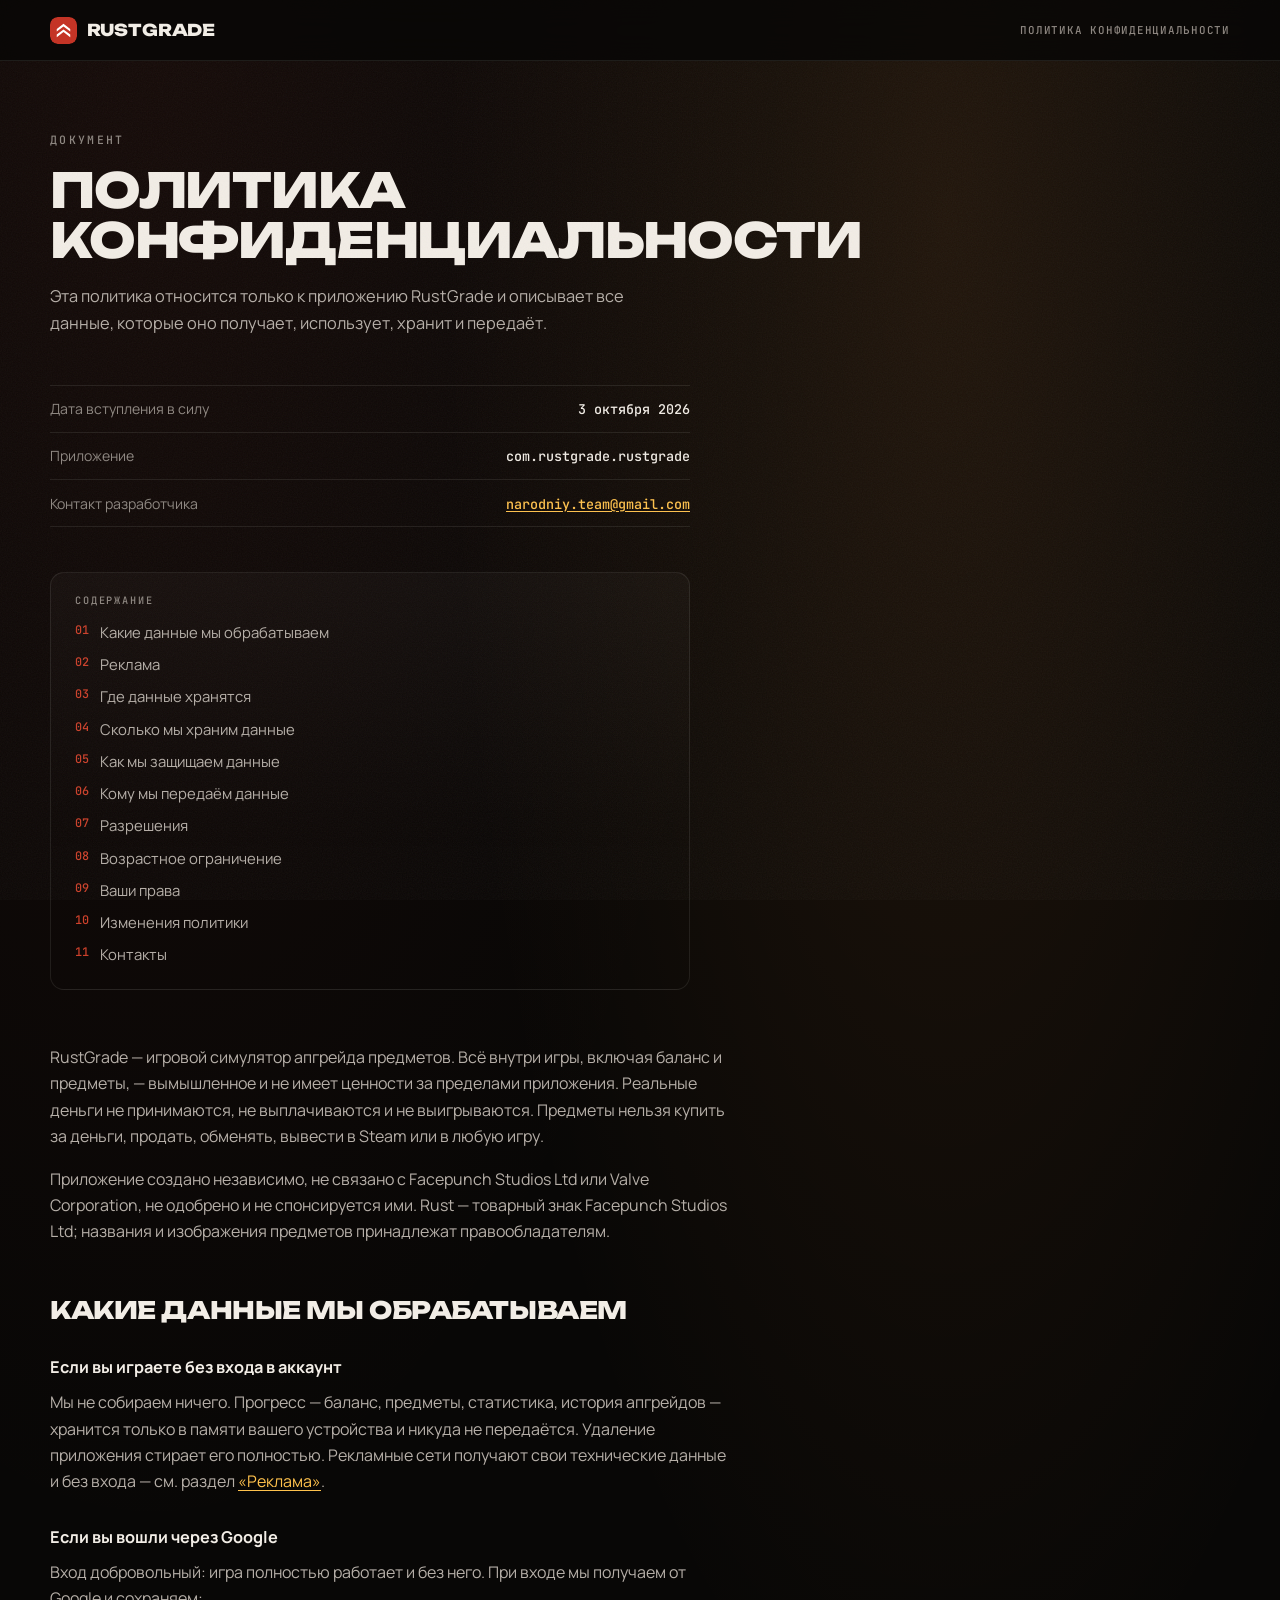
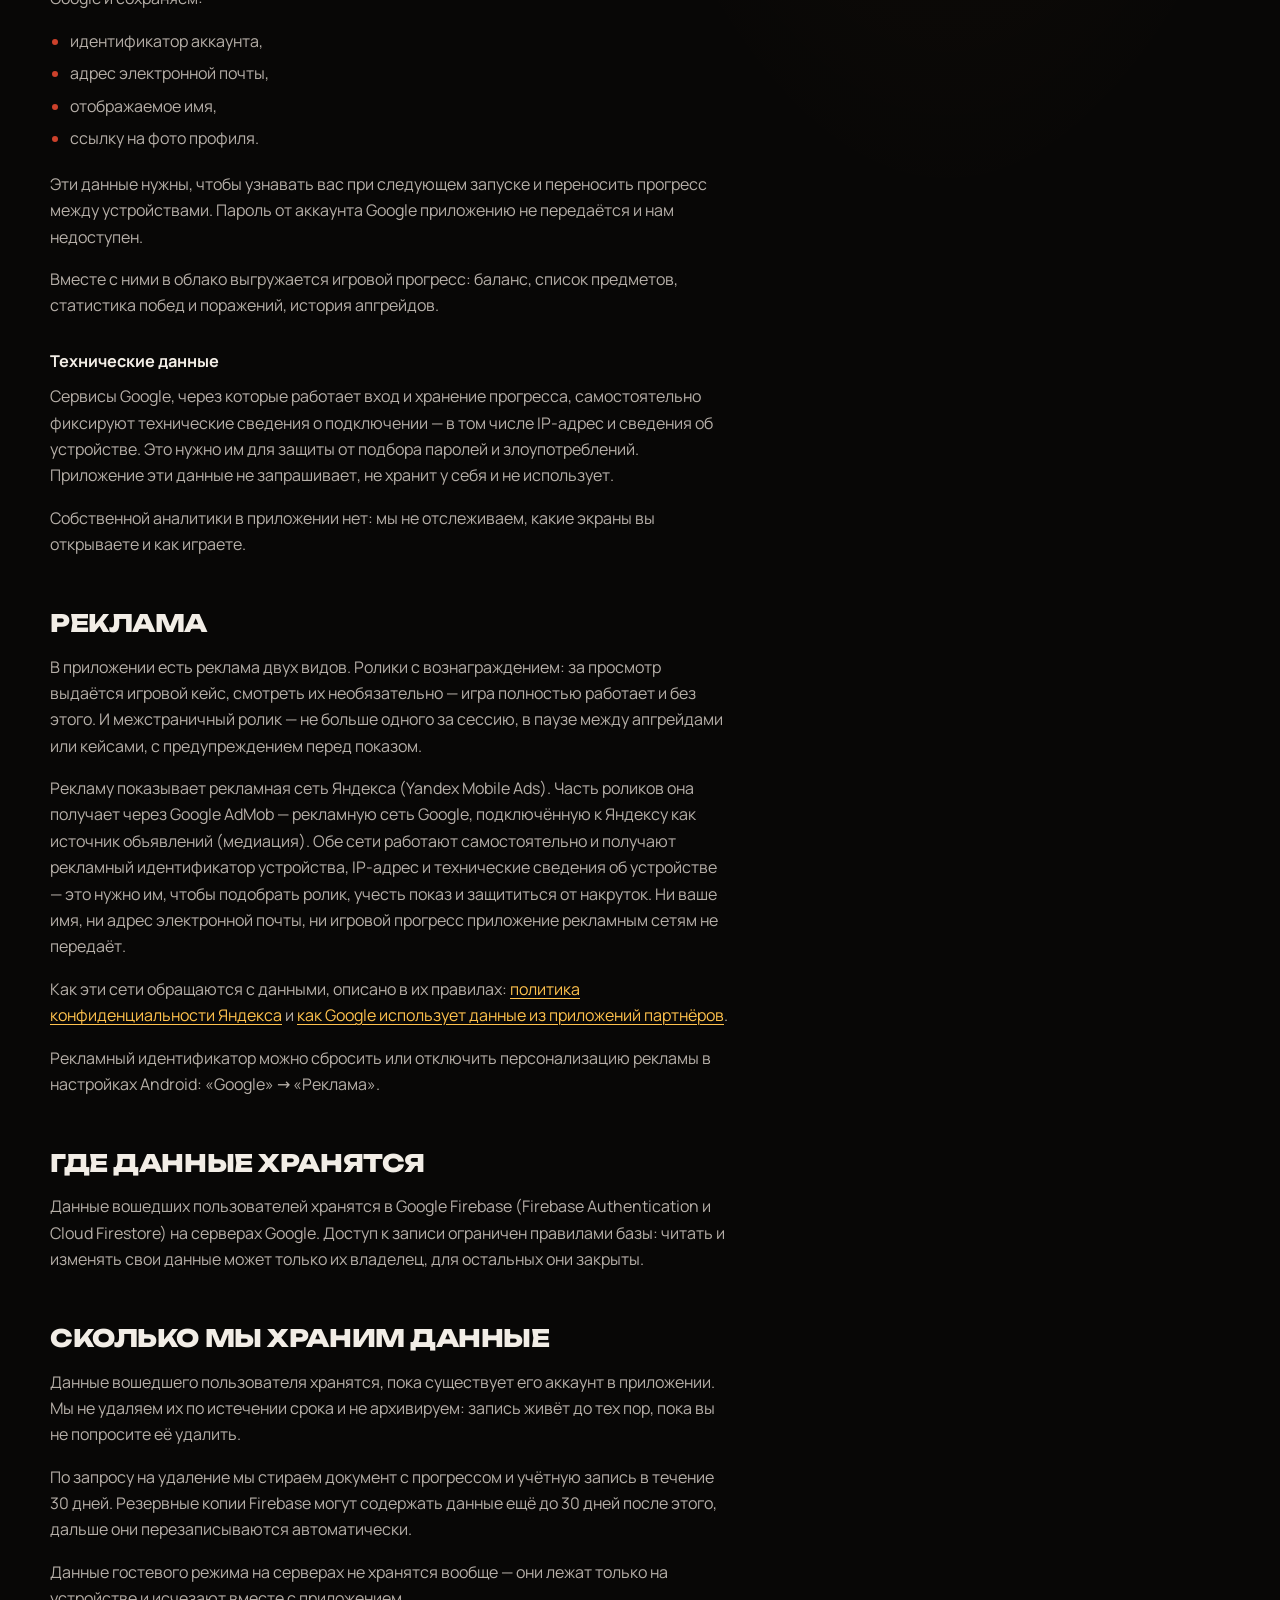
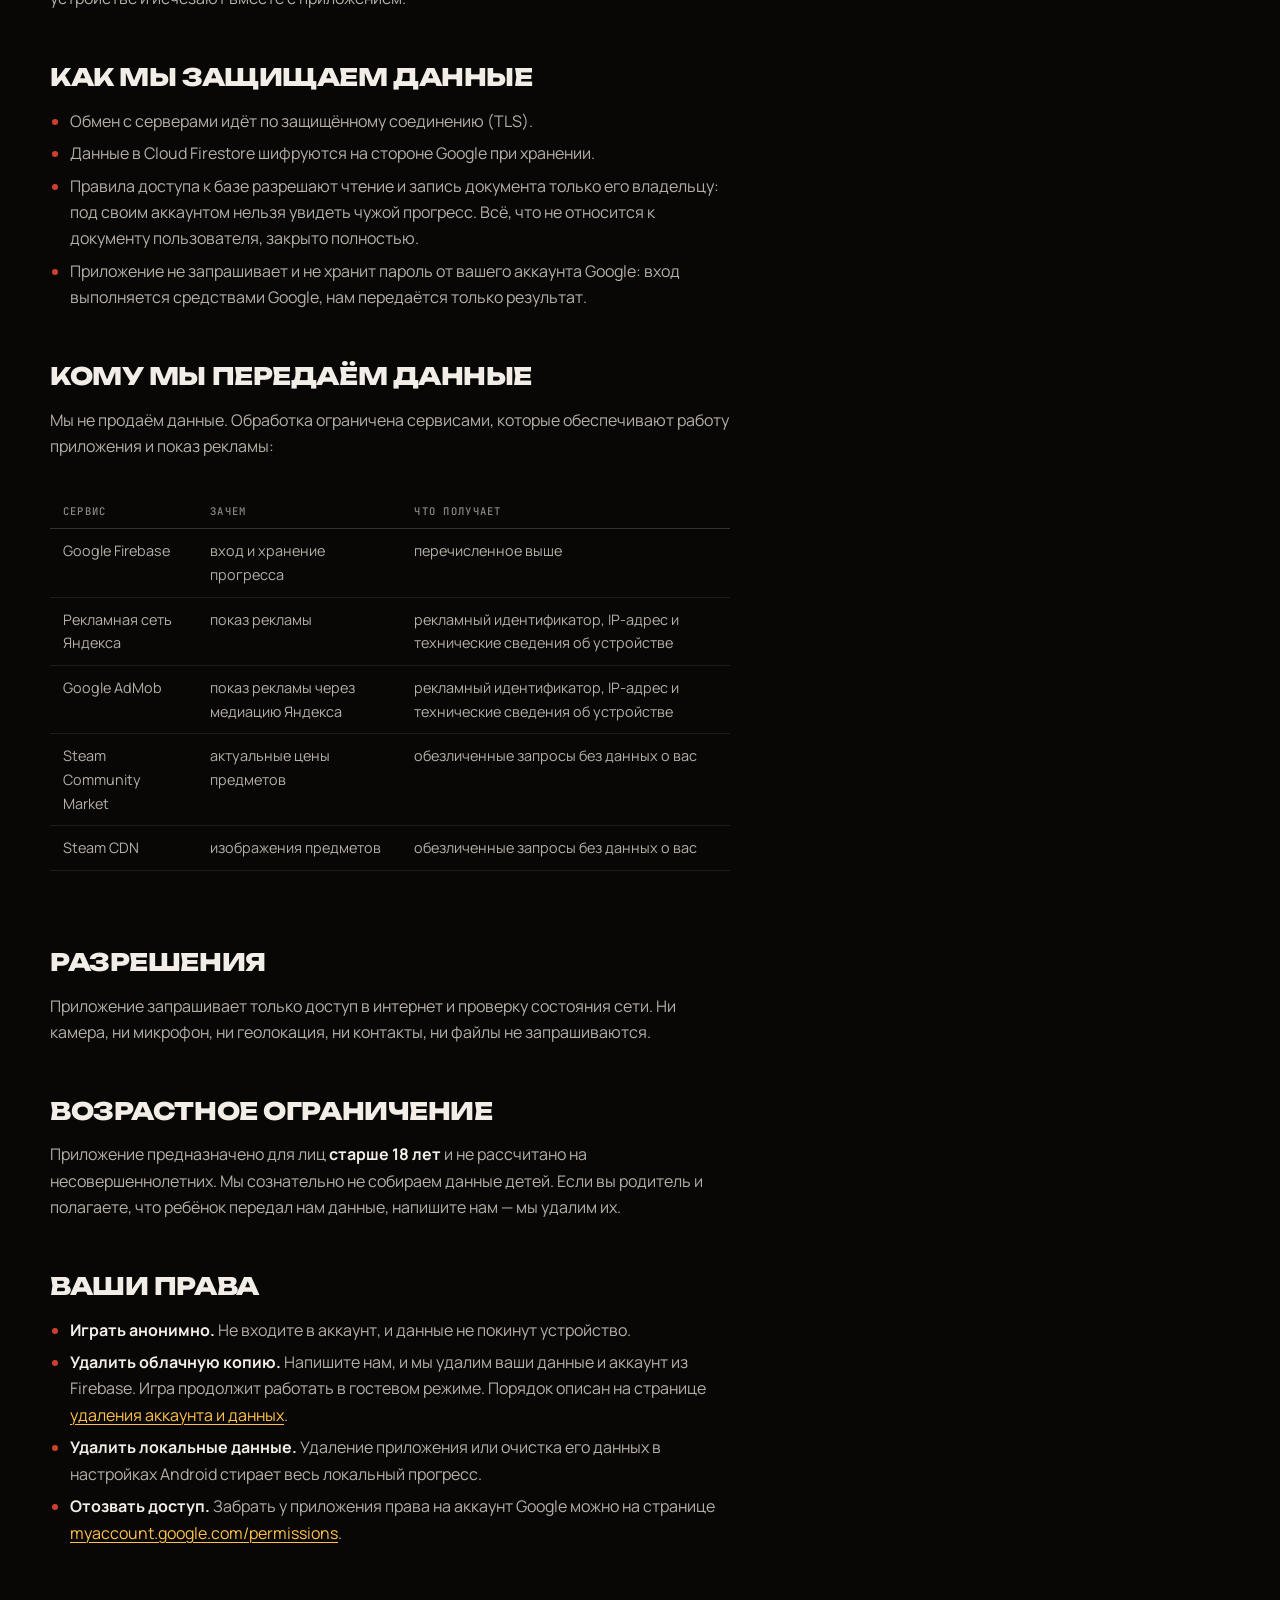
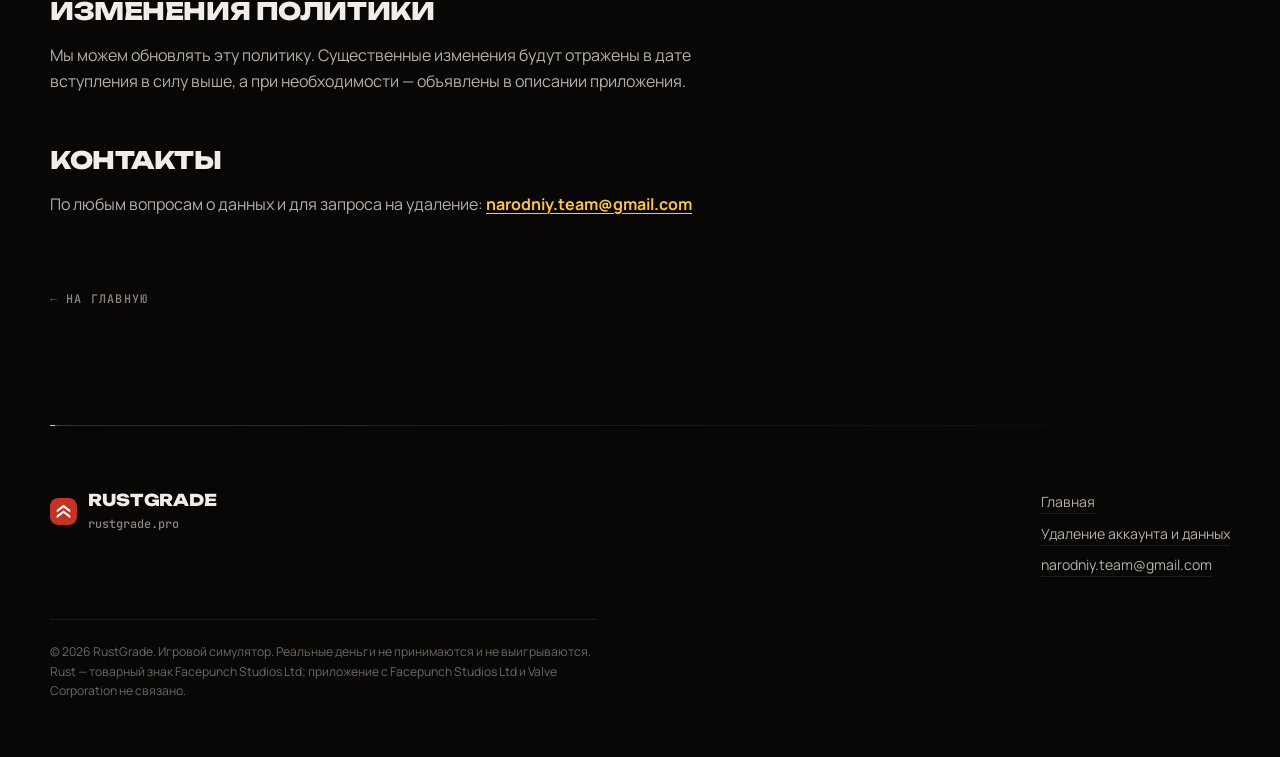
==== commit 4cbc201c: "Политика: реклама через Яндекс и Google AdMob; ссылка на Google Play" ====
--- a/privacy/index.html
+++ b/privacy/index.html
@@ -53,7 +53,7 @@
   </div>
 
   <dl class="doc__meta">
-    <div><dt>Дата вступления в силу</dt><dd>10 августа 2026</dd></div>
+    <div><dt>Дата вступления в силу</dt><dd>3 октября 2026</dd></div>
     <div><dt>Приложение</dt><dd>com.rustgrade.rustgrade</dd></div>
     <div><dt>Контакт разработчика</dt><dd><a href="mailto:narodniy.team@gmail.com">narodniy.team@gmail.com</a></dd></div>
   </dl>
@@ -94,7 +94,9 @@
 
     <p>Мы не собираем ничего. Прогресс — баланс, предметы, статистика, история
       апгрейдов — хранится только в памяти вашего устройства и никуда не
-      передаётся. Удаление приложения стирает его полностью.</p>
+      передаётся. Удаление приложения стирает его полностью. Рекламные сети
+      получают свои технические данные и без входа — см. раздел
+      <a href="#ads">«Реклама»</a>.</p>
 
     <h3>Если вы вошли через Google</h3>
 
@@ -128,15 +130,25 @@
 
     <h2 id="ads">Реклама</h2>
 
-    <p>В приложении есть рекламные ролики с вознаграждением: за просмотр
-      выдаётся игровой кейс. Смотреть их необязательно — игра полностью
-      работает и без этого.</p>
-
-    <p>Ролики показывает рекламная сеть Яндекса (Yandex Mobile Ads). Она
-      работает самостоятельно и получает рекламный идентификатор устройства
-      и технические сведения о нём — это нужно ей, чтобы подобрать ролик
-      и учесть показ. Ни ваше имя, ни адрес электронной почты, ни игровой
-      прогресс приложение рекламной сети не передаёт.</p>
+    <p>В приложении есть реклама двух видов. Ролики с вознаграждением:
+      за просмотр выдаётся игровой кейс, смотреть их необязательно — игра
+      полностью работает и без этого. И межстраничный ролик — не больше
+      одного за сессию, в паузе между апгрейдами или кейсами, с
+      предупреждением перед показом.</p>
+
+    <p>Рекламу показывает рекламная сеть Яндекса (Yandex Mobile Ads). Часть
+      роликов она получает через Google AdMob — рекламную сеть Google,
+      подключённую к Яндексу как источник объявлений (медиация). Обе сети
+      работают самостоятельно и получают рекламный идентификатор устройства,
+      IP-адрес и технические сведения об устройстве — это нужно им, чтобы
+      подобрать ролик, учесть показ и защититься от накруток. Ни ваше имя,
+      ни адрес электронной почты, ни игровой прогресс приложение рекламным
+      сетям не передаёт.</p>
+
+    <p>Как эти сети обращаются с данными, описано в их правилах:
+      <a href="https://yandex.ru/legal/confidential/" rel="noopener">политика конфиденциальности Яндекса</a>
+      и <a href="https://policies.google.com/technologies/partner-sites" rel="noopener">как Google использует
+      данные из приложений партнёров</a>.</p>
 
     <p>Рекламный идентификатор можно сбросить или отключить персонализацию
       рекламы в настройках Android: «Google» → «Реклама».</p>
@@ -175,9 +187,8 @@
 
     <h2 id="third-parties">Кому мы передаём данные</h2>
 
-    <p>Мы не продаём данные и не передаём их третьим лицам для рекламных
-      профилей или любых иных целей. Обработка ограничена сервисами, которые
-      обеспечивают работу приложения:</p>
+    <p>Мы не продаём данные. Обработка ограничена сервисами, которые
+      обеспечивают работу приложения и показ рекламы:</p>
 
     <div class="scroll-x">
       <table>
@@ -186,7 +197,8 @@
         </thead>
         <tbody>
           <tr><td>Google Firebase</td><td>вход и хранение прогресса</td><td>перечисленное выше</td></tr>
-          <tr><td>Рекламная сеть Яндекса</td><td>ролики с вознаграждением</td><td>рекламный идентификатор и технические сведения об устройстве</td></tr>
+          <tr><td>Рекламная сеть Яндекса</td><td>показ рекламы</td><td>рекламный идентификатор, IP-адрес и технические сведения об устройстве</td></tr>
+          <tr><td>Google AdMob</td><td>показ рекламы через медиацию Яндекса</td><td>рекламный идентификатор, IP-адрес и технические сведения об устройстве</td></tr>
           <tr><td>Steam Community Market</td><td>актуальные цены предметов</td><td>обезличенные запросы без данных о вас</td></tr>
           <tr><td>Steam CDN</td><td>изображения предметов</td><td>обезличенные запросы без данных о вас</td></tr>
         </tbody>
--- a/assets/site.css
+++ b/assets/site.css
@@ -188,6 +188,8 @@
   border: 1px solid var(--edge-hot); border-radius: 12px;
   background: linear-gradient(180deg, rgba(242,237,230,.05), rgba(242,237,230,.01));
 }
+a.play { text-decoration: none; transition: border-color .2s; }
+a.play:hover { border-color: var(--bone); }
 .play__icon { width: 33px; height: auto; flex: none; }
 .play__text { display: flex; flex-direction: column; line-height: 1.15; }
 .play__small { font: 500 .66rem var(--mono); letter-spacing: .14em; text-transform: uppercase; color: var(--ash); }
